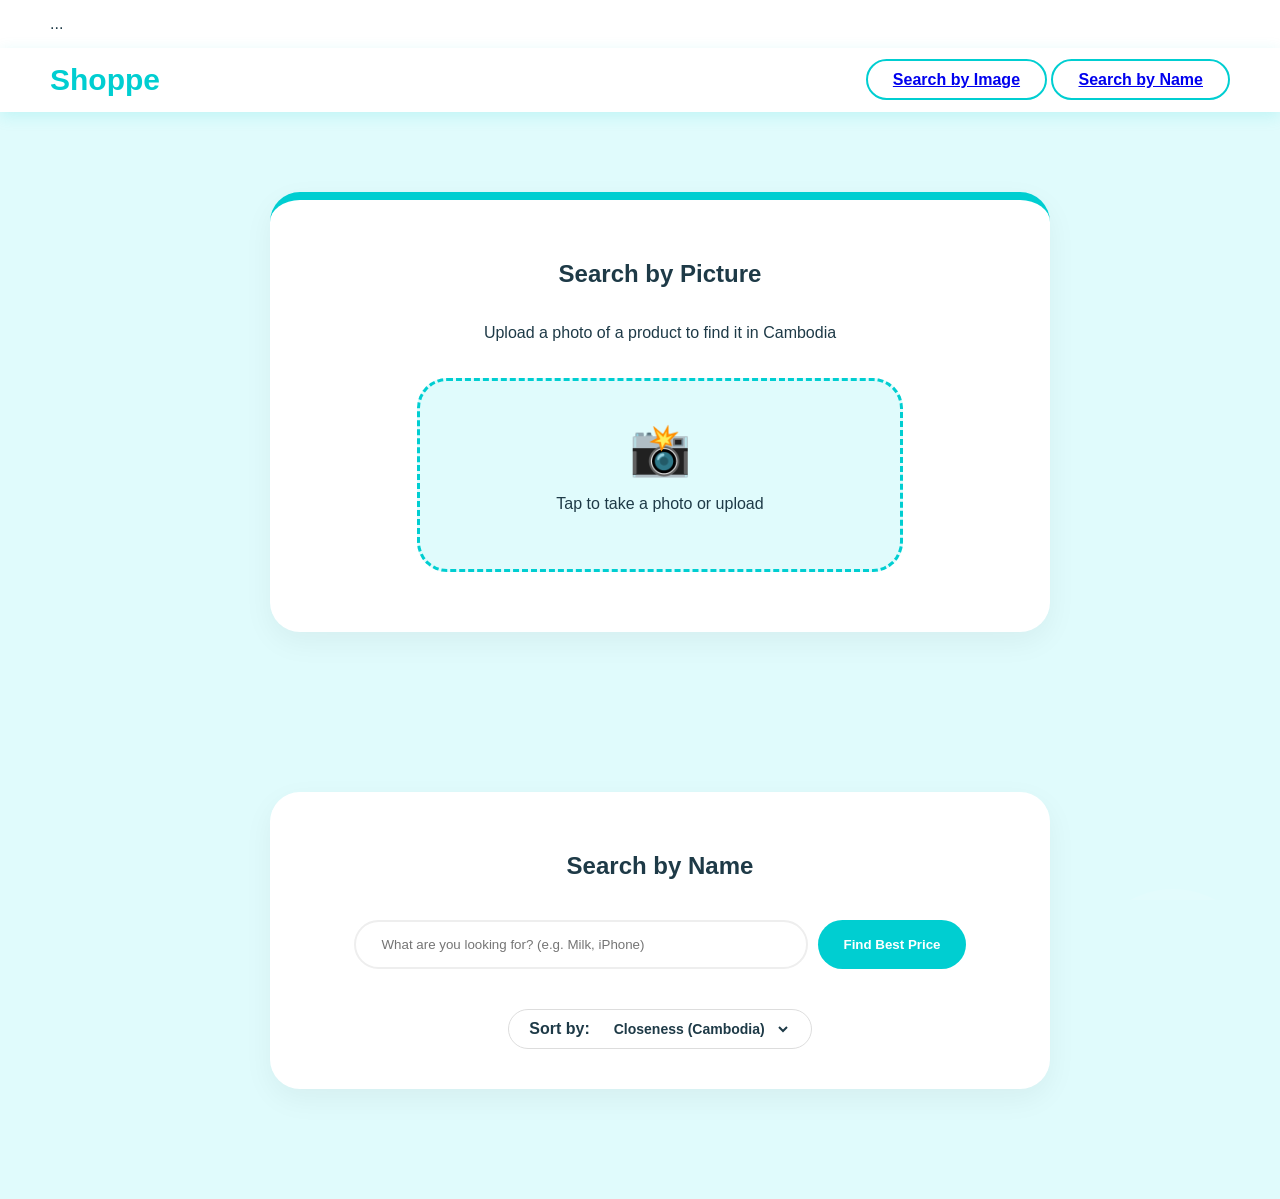
==== index.html @ a5e3a264 "hi" ====
<!DOCTYPE html>
<html lang="en">
<head>
    <meta charset="UTF-8">
    <meta name="viewport" content="width=device-width, initial-scale=1.0">
    <title>Shoppe AI</title>
    <link rel="stylesheet" href="style.css">
</head>

<body>
    <div class="area">
        <ul class="circles">
            <li>🛒</li>
            <li>📱</li>
            <li>📦</li>
            <li>🥛</li>
            <li>💸</li>
            <li>📍</li>
            <li>🛍️</li>
            <li>🍎</li>
            <li>👕</li>
            <li>🥤</li>
        </ul>
    </div>

    <nav class="navbar">...</nav>
</body>

<body>

    <nav class="navbar">
        <div class="logo">Shoppe</div>
        <div class="nav-pills">
            <a href="#image-search" class="pill">Search by Image</a>
            <a href="#name-search" class="pill">Search by Name</a>
        </div>
    </nav>

<section id="image-search" class="main-container">
    <div class="search-card aqua-gradient">
        <h2 class="title-font">Search by Picture</h2>
        <p>Upload a photo of a product to find it in Cambodia</p>
        
        <div class="upload-zone" id="dropZone">
            <input type="file" id="imageInput" accept="image/*" hidden>
            <div class="upload-icon" onclick="document.getElementById('imageInput').click()">📸</div>
            <p onclick="document.getElementById('imageInput').click()" style="cursor:pointer">
                Tap to take a photo or upload
            </p>
        </div>
        
        <div id="imagePreviewContainer" style="display:none; margin-top:20px;">
            <img id="imagePreview" src="" alt="Preview" style="max-width:200px; border-radius:15px;">
            <br>
            <button onclick="runImageAI()" class="pill-btn main-btn" style="margin-top:10px">Analyze Image</button>
        </div>
    </div>
</section>

    <section id="name-search" class="main-container">
        <div class="search-card">
            <h2 class="title-font">Search by Name</h2>
            <div class="search-bar">
                <input type="text" id="productInput" placeholder="What are you looking for? (e.g. Milk, iPhone)">
                <button onclick="runAISearch()" class="pill-btn main-btn">Find Best Price</button>
            </div>
            
            <div class="sort-wrapper">
                <label for="sortOption">Sort by:</label>
                <select id="sortOption" class="pill-select" onchange="runAISearch()">
                    <option value="distance">Closeness (Cambodia)</option>
                    <option value="price">Lowest Price</option>
                    <option value="stock">High Availability</option>
                </select>
            </div>
        </div>

        <div id="resultsDisplay" class="results-grid">
            </div>
    </section>

    <script src="ai-engine.js"></script>
</body>
</html>
---- style.css ----
:root {
    --aqua-primary: #00ced1;
    --aqua-soft: #e0fbfc;
    --dark-blue: #1e3a47; /* Slightly darker for better font clarity */
    --white: #ffffff;
}

body {
    font-family: 'Segoe UI', Roboto, Helvetica, Arial, sans-serif;
    margin: 0;
    background-color: var(--aqua-soft);
    color: var(--dark-blue);
}

/* Typography Consistency */
.title-font, label, select, button, .pill {
    font-family: 'Segoe UI', sans-serif;
    font-weight: 600;
}

.navbar {
    display: flex;
    justify-content: space-between;
    align-items: center;
    padding: 15px 50px;
    background: var(--white);
    box-shadow: 0 4px 15px rgba(0, 206, 209, 0.15);
}

.logo { font-size: 30px; font-weight: 800; color: var(--aqua-primary); }

/* Navigation & Button Pills */
.pill, .pill-btn, .pill-select {
    border-radius: 50px; /* The Magic Number for Circle Shapes */
    border: 2px solid var(--aqua-primary);
    padding: 10px 25px;
    transition: 0.3s;
    background: var(--white);
    outline: none;
}

.main-btn {
    background: var(--aqua-primary);
    color: white;
    cursor: pointer;
    border: none;
}

/* Sorting Section - Pill Shape */
.sort-wrapper {
    margin-top: 20px;
    display: inline-flex;
    align-items: center;
    gap: 10px;
    background: var(--white);
    padding: 5px 20px;
    border-radius: 50px;
    border: 1px solid #ddd;
}

.pill-select {
    border: none; /* Removed border because wrapper has it */
    padding: 5px 10px;
    background: transparent;
    cursor: pointer;
    font-size: 14px;
    color: var(--dark-blue);
}

/* Result Cards with rounded edges */
.shop-item {
    background: var(--white);
    padding: 25px;
    border-radius: 30px; /* Match the search card */
    margin-bottom: 20px;
    display: flex;
    justify-content: space-between;
    align-items: center;
    box-shadow: 0 5px 15px rgba(0,0,0,0.05);
}

.view-map-btn {
    background: #f0f0f0;
    border: 1px solid #ccc;
    border-radius: 50px; /* Circular button */
    padding: 8px 20px;
    font-size: 12px;
    cursor: pointer;
}

/* --- This part forces everything to the center --- */

.main-container {
    display: flex;
    flex-direction: column;
    align-items: center;    /* Pulls the card and results to the center */
    padding: 80px 20px;
    width: 100%;
}

.search-card {
    background: var(--white);
    padding: 40px;
    border-radius: 30px;
    box-shadow: 0 10px 30px rgba(0,0,0,0.05);
    
    display: flex;
    flex-direction: column;
    align-items: center;    /* Pulls the title, search bar, and sort into the middle */
    width: 100%;
    max-width: 700px;       /* Stops the card from stretching too wide */
    text-align: center;
}

.search-bar {
    display: flex;
    gap: 10px;
    margin: 20px 0;         /* Adds space above and below the bar */
    width: 100%;
    justify-content: center; /* Centers the input and button inside the bar */
}

/* Optional: Make the input field a nice size */
.search-bar input {
    flex: 0 1 400px;        /* Limits input width to 400px */
    padding: 15px 25px;
    border-radius: 50px;
    border: 2px solid #eee;
    outline: none;
}

/* Centers the results list as well */
.results-grid {
    width: 100%;
    max-width: 900px;
    margin-top: 30px;
}

.upload-zone {
    border: 3px dashed var(--aqua-primary);
    padding: 40px;
    border-radius: 30px;
    background: var(--aqua-soft);
    margin: 20px 0;
    transition: 0.3s;
    width: 100%;
    max-width: 400px;
}

.upload-icon {
    font-size: 50px;
    margin-bottom: 10px;
    cursor: pointer;
}

.upload-zone:hover {
    background: #cff4f5;
    transform: scale(1.02);
}

.aqua-gradient {
    border-top: 8px solid var(--aqua-primary);
}

/* --- Floating Background Animation --- */

.area {
    background: var(--aqua-soft);  
    background: -webkit-linear-gradient(to left, #8f94fb, #4e54c8);
    width: 100%;
    height: 100vh;
    position: fixed; /* Keeps it behind everything while you scroll */
    top: 0;
    left: 0;
    z-index: -1; /* Puts it in the very back */
}

.circles {
    position: absolute;
    top: 0;
    left: 0;
    width: 100%;
    height: 100%;
    overflow: hidden;
    margin: 0;
    padding: 0;
}

.circles li {
    position: absolute;
    display: block;
    list-style: none;
    font-size: 30px;
    bottom: -150px;
    background: rgba(255, 255, 255, 0.2);
    animation: animate 25s linear infinite;
    border-radius: 50%;
    padding: 10px;
    opacity: 0.5;
}

/* Different positions and sizes for each icon */
.circles li:nth-child(1) { left: 25%; font-size: 80px; animation-delay: 0s; }
.circles li:nth-child(2) { left: 10%; font-size: 40px; animation-delay: 2s; animation-duration: 12s; }
.circles li:nth-child(3) { left: 70%; font-size: 50px; animation-delay: 4s; }
.circles li:nth-child(4) { left: 40%; font-size: 60px; animation-delay: 0s; animation-duration: 18s; }
.circles li:nth-child(5) { left: 65%; font-size: 40px; animation-delay: 0s; }
.circles li:nth-child(6) { left: 75%; font-size: 90px; animation-delay: 3s; }
.circles li:nth-child(7) { left: 35%; font-size: 110px; animation-delay: 7s; }
.circles li:nth-child(8) { left: 50%; font-size: 45px; animation-delay: 15s; animation-duration: 45s; }
.circles li:nth-child(9) { left: 20%; font-size: 35px; animation-delay: 2s; animation-duration: 35s; }
.circles li:nth-child(10) { left: 85%; font-size: 120px; animation-delay: 0s; animation-duration: 11s; }

/* The Animation Movement */
@keyframes animate {
    0% {
        transform: translateY(0) rotate(0deg);
        opacity: 0.8;
        border-radius: 50%;
    }
    100% {
        transform: translateY(-1000px) rotate(720deg);
        opacity: 0;
        border-radius: 50%;
    }
}
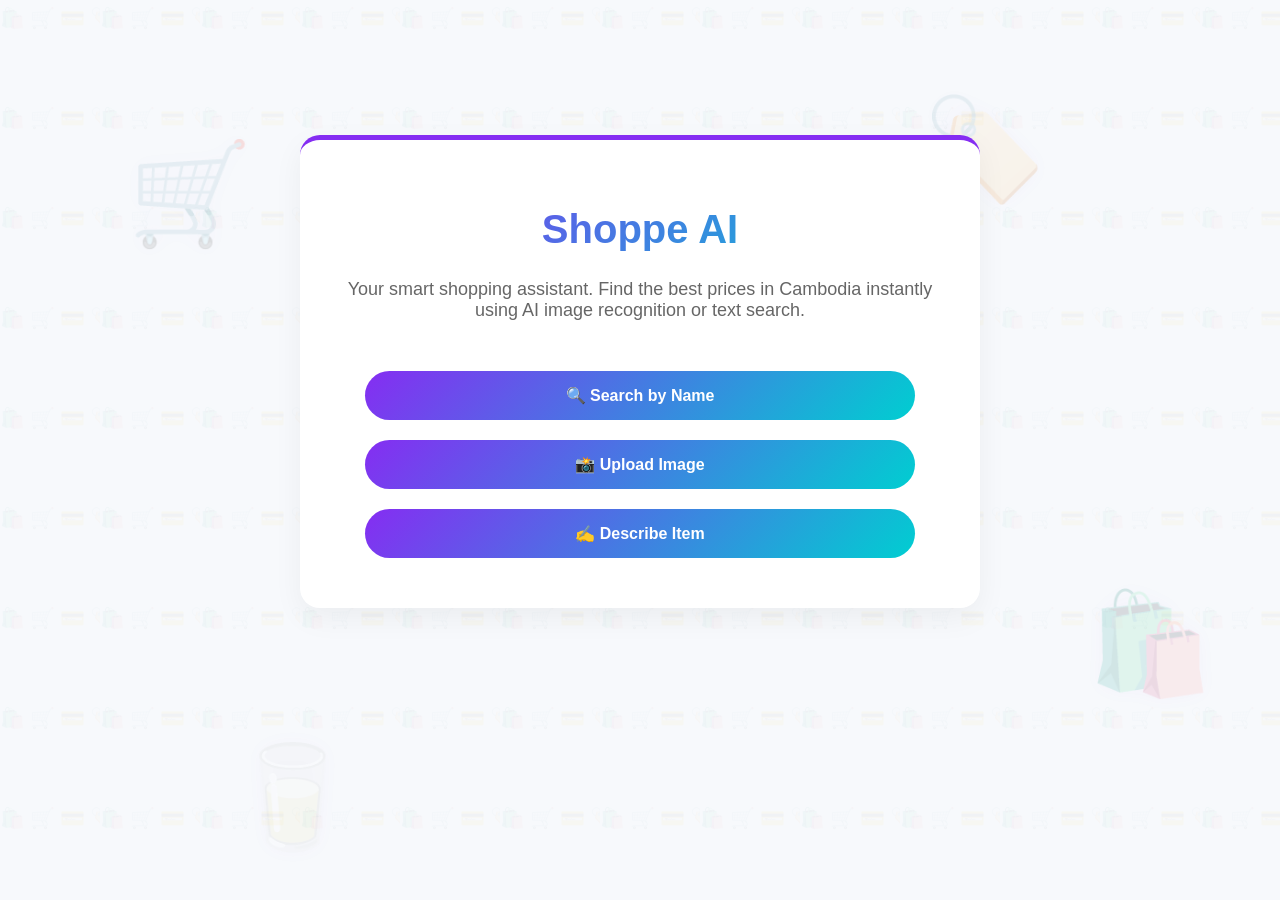
==== commit ecb3584d: "hello Co-authored-by: Copilot <copilot@github.com>" ====
--- a/index.html
+++ b/index.html
@@ -2,83 +2,36 @@
 <html lang="en">
 <head>
     <meta charset="UTF-8">
-    <meta name="viewport" content="width=device-width, initial-scale=1.0">
     <title>Shoppe AI</title>
     <link rel="stylesheet" href="style.css">
 </head>
+<body>
+    <body>
+    <!-- Visible Floating Background -->
+    <div class="background-animation">
+        <div class="floating-icon icon-1">🛒</div>
+        <div class="floating-icon icon-2">🛍️</div>
+        <div class="floating-icon icon-3">🥛</div>
+        <div class="floating-icon icon-4">🏷️</div>
+    </div>
+    
+    <!-- Rest of your code (Navbar, Main Card, etc.) -->
 
-<body>
-    <div class="area">
-        <ul class="circles">
-            <li>🛒</li>
-            <li>📱</li>
-            <li>📦</li>
-            <li>🥛</li>
-            <li>💸</li>
-            <li>📍</li>
-            <li>🛍️</li>
-            <li>🍎</li>
-            <li>👕</li>
-            <li>🥤</li>
-        </ul>
+    <div class="main-card" style="margin-top: 15vh;">
+        <!-- Logo -->
+        <h1 style="background: var(--gradient); -webkit-background-clip: text; color: transparent; font-size: 40px;">
+            Shoppe AI
+        </h1>
+        
+        <p style="color: #666; font-size: 18px; margin-bottom: 40px;">
+            Your smart shopping assistant. Find the best prices in Cambodia instantly using AI image recognition or text search.
+        </p>
+
+        <!-- Navigation Buttons -->
+        <a href="search.html" class="btn-gradient">🔍 Search by Name</a>
+        <a href="image.html" class="btn-gradient">📸 Upload Image</a>
+        <a href="describe.html" class="btn-gradient">✍️ Describe Item</a>
     </div>
 
-    <nav class="navbar">...</nav>
-</body>
-
-<body>
-
-    <nav class="navbar">
-        <div class="logo">Shoppe</div>
-        <div class="nav-pills">
-            <a href="#image-search" class="pill">Search by Image</a>
-            <a href="#name-search" class="pill">Search by Name</a>
-        </div>
-    </nav>
-
-<section id="image-search" class="main-container">
-    <div class="search-card aqua-gradient">
-        <h2 class="title-font">Search by Picture</h2>
-        <p>Upload a photo of a product to find it in Cambodia</p>
-        
-        <div class="upload-zone" id="dropZone">
-            <input type="file" id="imageInput" accept="image/*" hidden>
-            <div class="upload-icon" onclick="document.getElementById('imageInput').click()">📸</div>
-            <p onclick="document.getElementById('imageInput').click()" style="cursor:pointer">
-                Tap to take a photo or upload
-            </p>
-        </div>
-        
-        <div id="imagePreviewContainer" style="display:none; margin-top:20px;">
-            <img id="imagePreview" src="" alt="Preview" style="max-width:200px; border-radius:15px;">
-            <br>
-            <button onclick="runImageAI()" class="pill-btn main-btn" style="margin-top:10px">Analyze Image</button>
-        </div>
-    </div>
-</section>
-
-    <section id="name-search" class="main-container">
-        <div class="search-card">
-            <h2 class="title-font">Search by Name</h2>
-            <div class="search-bar">
-                <input type="text" id="productInput" placeholder="What are you looking for? (e.g. Milk, iPhone)">
-                <button onclick="runAISearch()" class="pill-btn main-btn">Find Best Price</button>
-            </div>
-            
-            <div class="sort-wrapper">
-                <label for="sortOption">Sort by:</label>
-                <select id="sortOption" class="pill-select" onchange="runAISearch()">
-                    <option value="distance">Closeness (Cambodia)</option>
-                    <option value="price">Lowest Price</option>
-                    <option value="stock">High Availability</option>
-                </select>
-            </div>
-        </div>
-
-        <div id="resultsDisplay" class="results-grid">
-            </div>
-    </section>
-
-    <script src="ai-engine.js"></script>
 </body>
 </html>
--- a/style.css
+++ b/style.css
@@ -223,4 +223,486 @@
         opacity: 0;
         border-radius: 50%;
     }
+}
+
+:root {
+    --purple: #8A2BE2; /* Blue Violet */
+    --aqua: #00CED1;   /* Dark Turquoise */
+    --dark: #2d3436;
+    --white: #ffffff;
+    --gradient: linear-gradient(135deg, var(--purple), var(--aqua));
+}
+
+body {
+    font-family: 'Segoe UI', sans-serif;
+    margin: 0;
+    background-color: #f8f9fa;
+    color: var(--dark);
+}
+
+/* Background Shopping Vibes */
+body::before {
+    content: "🛍️ 🛒 💳 🏷️";
+    position: fixed;
+    top: 0; left: 0; width: 100%; height: 100%;
+    font-size: 80px;
+    opacity: 0.03; /* Very subtle background pattern */
+    z-index: -1;
+    display: flex;
+    flex-wrap: wrap;
+    justify-content: space-around;
+    align-content: space-around;
+}
+
+/* Shared Navbar for Pages 2, 3, 4 */
+.navbar {
+    background: var(--gradient);
+    padding: 15px 50px;
+    display: flex;
+    justify-content: space-between;
+    align-items: center;
+    box-shadow: 0 4px 15px rgba(138, 43, 226, 0.3);
+}
+
+.nav-logo {
+    color: var(--white);
+    font-size: 24px;
+    font-weight: 900;
+    text-decoration: none;
+}
+
+.nav-links a {
+    color: var(--white);
+    text-decoration: none;
+    margin-left: 20px;
+    font-weight: 600;
+    padding: 8px 15px;
+    border-radius: 20px;
+    transition: 0.3s;
+}
+
+.nav-links a:hover, .nav-links a.active {
+    background: rgba(255, 255, 255, 0.2);
+}
+
+/* Card Containers */
+.main-card {
+    background: var(--white);
+    max-width: 600px;
+    margin: 80px auto;
+    padding: 40px;
+    border-radius: 20px;
+    box-shadow: 0 10px 30px rgba(0,0,0,0.1);
+    text-align: center;
+    border-top: 5px solid var(--purple);
+}
+
+/* Big Buttons */
+.btn-gradient {
+    display: inline-block;
+    background: var(--gradient);
+    color: var(--white);
+    padding: 15px 30px;
+    border: none;
+    border-radius: 50px;
+    font-size: 16px;
+    font-weight: bold;
+    cursor: pointer;
+    text-decoration: none;
+    margin: 10px;
+    transition: 0.3s;
+    width: 80%;
+}
+
+.btn-gradient:hover {
+    transform: translateY(-3px);
+    box-shadow: 0 5px 15px rgba(0, 206, 209, 0.4);
+}
+
+:root {
+    --purple: #8A2BE2; /* Modern BlueViolet */
+    --aqua: #00CED1;   /* Modern DarkTurquoise */
+    --dark: #2c3e50;
+    --white: #ffffff;
+    /* Redefine the purple/aqua mix for the header and pills */
+    --gradient: linear-gradient(135deg, var(--purple), var(--aqua));
+}
+
+/* 1. Unify the Font: All text now uses this clean sans-serif */
+body {
+    font-family: 'Segoe UI', Tahoma, Geneva, Verdana, sans-serif;
+    margin: 0;
+    color: var(--dark);
+    background-color: #f7f9fc;
+    overflow-x: hidden;
+}
+
+/* 2. Floating Background Animation (The Green Stuff) */
+body::before {
+    content: "";
+    position: fixed;
+    top: 0; left: 0; width: 100%; height: 100%;
+    z-index: -1;
+    opacity: 0.04; /* Very subtle background texture */
+    /* Add shopping-related emojis as a pattern */
+    background-image: url("data:image/svg+xml,%3Csvg xmlns='http://www.w3.org/2000/svg' width='100' height='100' viewBox='0 0 100 100'%3E%3Ctext y='25' font-size='20'%3E🛍️ 🛒 💳 🏷️%3C/text%3E%3C/svg%3E");
+    /* Apply a slow, hovering animation that stays in place */
+    animation: backgroundHover 20s ease-in-out infinite;
+}
+
+@keyframes backgroundHover {
+    0%, 100% { transform: translateY(0) rotate(0); }
+    50% { transform: translateY(-5px) rotate(1deg); } /* Gentle hover, doesn't go anywhere */
+}
+
+/* 3. The Pill-Shaped Header */
+.navbar {
+    display: flex;
+    justify-content: space-between;
+    align-items: center;
+    padding: 20px 50px;
+    background: var(--gradient);
+    
+    /* Apply to all pages: The header itself is now a pill */
+    border-radius: 50px; 
+    margin: 20px;
+    box-shadow: 0 5px 15px rgba(0, 0, 0, 0.1);
+}
+
+.nav-logo {
+    color: var(--white);
+    font-size: 28px;
+    font-weight: bold;
+    text-decoration: none;
+}
+
+/* Required sentence in the center of the header */
+.header-msg {
+    color: rgba(255, 255, 255, 0.9);
+    font-weight: 500;
+    position: absolute;
+    left: 50%;
+    transform: translateX(-50%);
+}
+
+.nav-links a {
+    color: var(--white);
+    text-decoration: none;
+    margin-left: 20px;
+    font-weight: 600;
+}
+
+/* 4. The Unified Pill-Shaped Buttons */
+/* "Analyze My Request" is now pill-shaped and has the unified font */
+.btn-gradient {
+    display: inline-block;
+    background: var(--gradient);
+    color: var(--white);
+    padding: 15px 35px;
+    border: none;
+    border-radius: 50px; /* Force the pill shape */
+    font-size: 16px;
+    font-weight: 600;
+    font-family: inherit; /* Inherits unified font from body */
+    cursor: pointer;
+    text-decoration: none;
+    margin: 10px;
+    transition: 0.3s;
+}
+
+.btn-gradient:hover {
+    transform: translateY(-3px);
+    box-shadow: 0 5px 15px rgba(138, 43, 226, 0.4);
+}
+
+/* Shared card style for all search tools */
+.main-card {
+    background: var(--white);
+    max-width: 600px;
+    margin: 80px auto;
+    padding: 40px;
+    border-radius: 20px;
+    box-shadow: 0 10px 30px rgba(0,0,0,0.05);
+    text-align: center;
+}
+
+:root {
+    --purple: #852df2;
+    --aqua: #00ced1;
+    --gradient: linear-gradient(135deg, var(--purple), var(--aqua));
+}
+
+body {
+    font-family: 'Segoe UI', sans-serif;
+    margin: 0;
+    background-color: #f0f2f5;
+    overflow-x: hidden;
+}
+
+/* Background Animation: Larger and clearer floating items */
+.background-container {
+    position: fixed;
+    top: 0; left: 0; width: 100%; height: 100%;
+    z-index: -1;
+    display: flex;
+    justify-content: space-around;
+    align-items: center;
+    opacity: 0.15; /* Increased visibility */
+}
+
+.floating-item {
+    font-size: 80px; /* Larger items */
+    animation: floatAround 10s ease-in-out infinite;
+}
+
+@keyframes floatAround {
+    0%, 100% { transform: translate(0, 0) rotate(0deg); }
+    50% { transform: translate(20px, -30px) rotate(10deg); }
+}
+
+/* PILL SHAPE EVERYTHING */
+input[type="text"], select, .btn-pill, .file-upload-wrapper {
+    border-radius: 50px !important; /* Force pill shape */
+    border: 2px solid var(--aqua);
+    padding: 12px 25px;
+    outline: none;
+    font-family: inherit;
+}
+
+.btn-pill {
+    background: var(--gradient);
+    color: white;
+    cursor: pointer;
+    font-weight: bold;
+    transition: 0.3s;
+}
+
+/* Shop List Design */
+.shop-card {
+    background: white;
+    padding: 20px;
+    border-radius: 20px;
+    margin-top: 15px;
+    display: flex;
+    justify-content: space-between;
+    align-items: center;
+    box-shadow: 0 4px 15px rgba(0,0,0,0.1);
+}
+
+/* Map Popup */
+.map-overlay {
+    display: none;
+    position: fixed;
+    top: 50%; left: 50%;
+    transform: translate(-50%, -50%);
+    width: 80%; height: 80%;
+    background: white;
+    box-shadow: 0 0 20px rgba(0,0,0,0.5);
+    z-index: 1000;
+    border-radius: 20px;
+}
+
+/* Container for the floating background */
+.background-animation {
+    position: fixed;
+    top: 0;
+    left: 0;
+    width: 100%;
+    height: 100%;
+    z-index: -2; /* Stays behind everything */
+    overflow: hidden;
+    background: #f7f9fc; /* Clean base color */
+}
+
+.floating-icon {
+    position: absolute;
+    font-size: 100px; /* Big enough to be visible */
+    opacity: 0.2;     /* Stronger visibility (was 0.05) */
+    filter: drop-shadow(0 0 10px rgba(138, 43, 226, 0.2));
+    user-select: none;
+    pointer-events: none;
+    animation: drift 15s ease-in-out infinite;
+}
+
+/* Individual positions to keep it from looking "too many" */
+.icon-1 { top: 15%; left: 10%; animation-delay: 0s; }
+.icon-2 { top: 60%; left: 80%; animation-delay: -3s; }
+.icon-3 { top: 80%; left: 20%; animation-delay: -7s; }
+.icon-4 { top: 10%; left: 75%; animation-delay: -11s; }
+
+@keyframes drift {
+    0%, 100% {
+        transform: translate(0, 0) rotate(0deg) scale(1);
+    }
+    50% {
+        transform: translate(30px, -40px) rotate(15deg) scale(1.1);
+    }
+}
+
+/* Define the animation */
+@keyframes fadeInUp {
+    from {
+        opacity: 0;
+        transform: translateY(20px);
+    }
+    to {
+        opacity: 1;
+        transform: translateY(0);
+    }
+}
+
+/* Apply it to the main content of every page */
+.main-card {
+    animation: fadeInUp 0.6s ease-out forwards;
+}
+
+/* Optional: Make the navbar slide down slightly */
+@keyframes slideDown {
+    from { transform: translateY(-100%); }
+    to { transform: translateY(0); }
+}
+
+.navbar {
+    animation: slideDown 0.5s ease-out forwards;
+}
+.background-animation {
+    position: fixed;
+    top: 0;
+    left: 0;
+    width: 100%;
+    height: 100%;
+    z-index: -2;
+    background-color: #f7f9fc;
+}
+
+.floating-icon {
+    position: absolute;
+    font-size: 100px;
+    opacity: 0.15; /* Clear but subtle */
+    user-select: none;
+    pointer-events: none;
+    color: var(--purple); /* Optional: colors them to match your theme */
+}
+
+/* Fixed coordinates so they never move between pages */
+.icon-1 { top: 15%; left: 10%; }
+.icon-2 { top: 65%; left: 85%; }
+.icon-3 { top: 82%; left: 18%; }
+.icon-4 { top: 10%; left: 72%; }
+.floating-icon {
+    animation: drift 20s ease-in-out infinite;
+}
+
+/* --- Background Animation Logic --- */
+.background-animation {
+    position: fixed;
+    top: 0;
+    left: 0;
+    width: 100%;
+    height: 100%;
+    z-index: -2;
+    background-color: #f7f9fc;
+}
+
+/* MATCHED OPACITY ANIMATION: 
+   This ensures the item never goes above 0.15 visibility */
+@keyframes bgFadeIn {
+    from {
+        opacity: 0;
+        transform: translateY(20px);
+    }
+    to {
+        opacity: 0.15; /* Exactly matching your static item opacity */
+        transform: translateY(0);
+    }
+}
+
+/* DRIFT ANIMATION: 
+   Keeps the items moving gently in place */
+@keyframes drift {
+    0%, 100% { transform: translate(0, 0) rotate(0deg); }
+    50% { transform: translate(30px, -40px) rotate(10deg); }
+}
+
+.floating-icon {
+    position: absolute;
+    font-size: 100px;
+    color: #852df2; /* Your theme purple */
+    user-select: none;
+    pointer-events: none;
+    
+    /* Apply both: infinite movement and the matching fade-in */
+    animation: 
+        drift 15s ease-in-out infinite, 
+        bgFadeIn 1.5s ease-out forwards;
+}
+
+/* Precise Coordinates for Page Consistency */
+.icon-1 { top: 15%; left: 10%; animation-delay: 0s, 0s; }
+.icon-2 { top: 65%; left: 85%; animation-delay: 0.2s, -3s; }
+.icon-3 { top: 82%; left: 18%; animation-delay: 0.4s, -7s; }
+.icon-4 { top: 10%; left: 72%; animation-delay: 0.6s, -11s; }
+
+/* --- Main Card Fade-In (Full Visibility) --- */
+@keyframes fadeInUp {
+    from { opacity: 0; transform: translateY(20px); }
+    to { opacity: 1; transform: translateY(0); }
+}
+
+.main-card {
+    animation: fadeInUp 0.6s ease-out forwards;
+}
+
+.floating-icon {
+    position: absolute;
+    font-size: 100px;
+    opacity: 0; /* Starts at 0 for the smooth fade-in */
+    user-select: none;
+    pointer-events: none;
+    color: var(--purple);
+    
+    /* ADD THIS LINE BACK TO MAKE THEM MOVE: */
+    animation: drift 15s ease-in-out infinite, bgFadeIn 1.5s ease-out forwards;
+}
+
+/* Ensure these keyframes are at the bottom of your CSS */
+@keyframes drift {
+    0%, 100% { transform: translate(0, 0) rotate(0deg); }
+    50% { transform: translate(30px, -40px) rotate(10deg); }
+}
+
+@keyframes bgFadeIn {
+    from { opacity: 0; transform: translateY(20px); }
+    to { opacity: 0.15; transform: translateY(0); }
+}
+
+.floating-icon {
+    position: absolute;
+    font-size: 100px;
+    user-select: none;
+    pointer-events: none;
+    color: var(--purple);
+    
+    /* 1. Set base opacity to 0.15 so it stays visible */
+    opacity: 0.15; 
+
+    /* 2. This line makes it move FOREVER */
+    /* 'drift' is the movement, '20s' is the speed, 'infinite' is the key! */
+    animation: drift 20s ease-in-out infinite;
+}
+
+/* 3. The movement path */
+@keyframes drift {
+    0% {
+        transform: translate(0, 0) rotate(0deg);
+    }
+    33% {
+        transform: translate(30px, -50px) rotate(5deg);
+    }
+    66% {
+        transform: translate(-20px, 20px) rotate(-5deg);
+    }
+    100% {
+        transform: translate(0, 0) rotate(0deg);
+    }
 }
